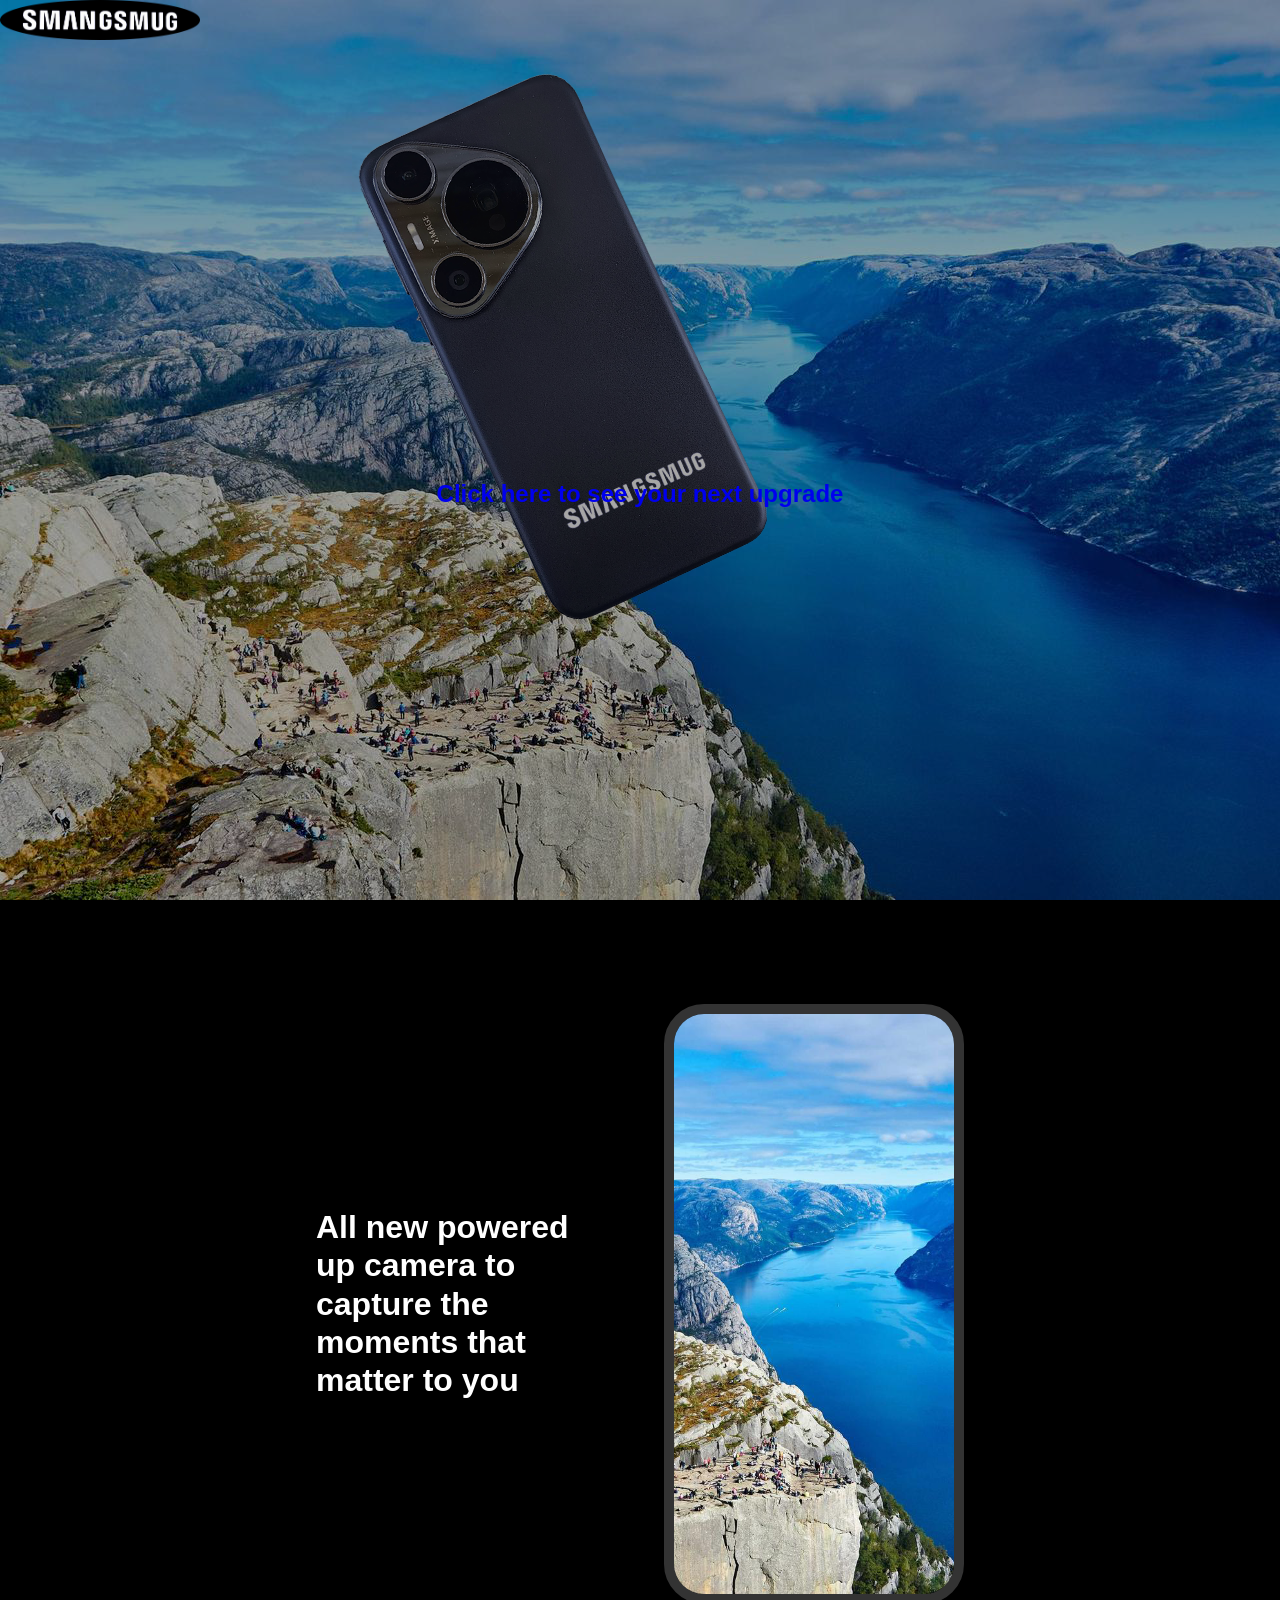
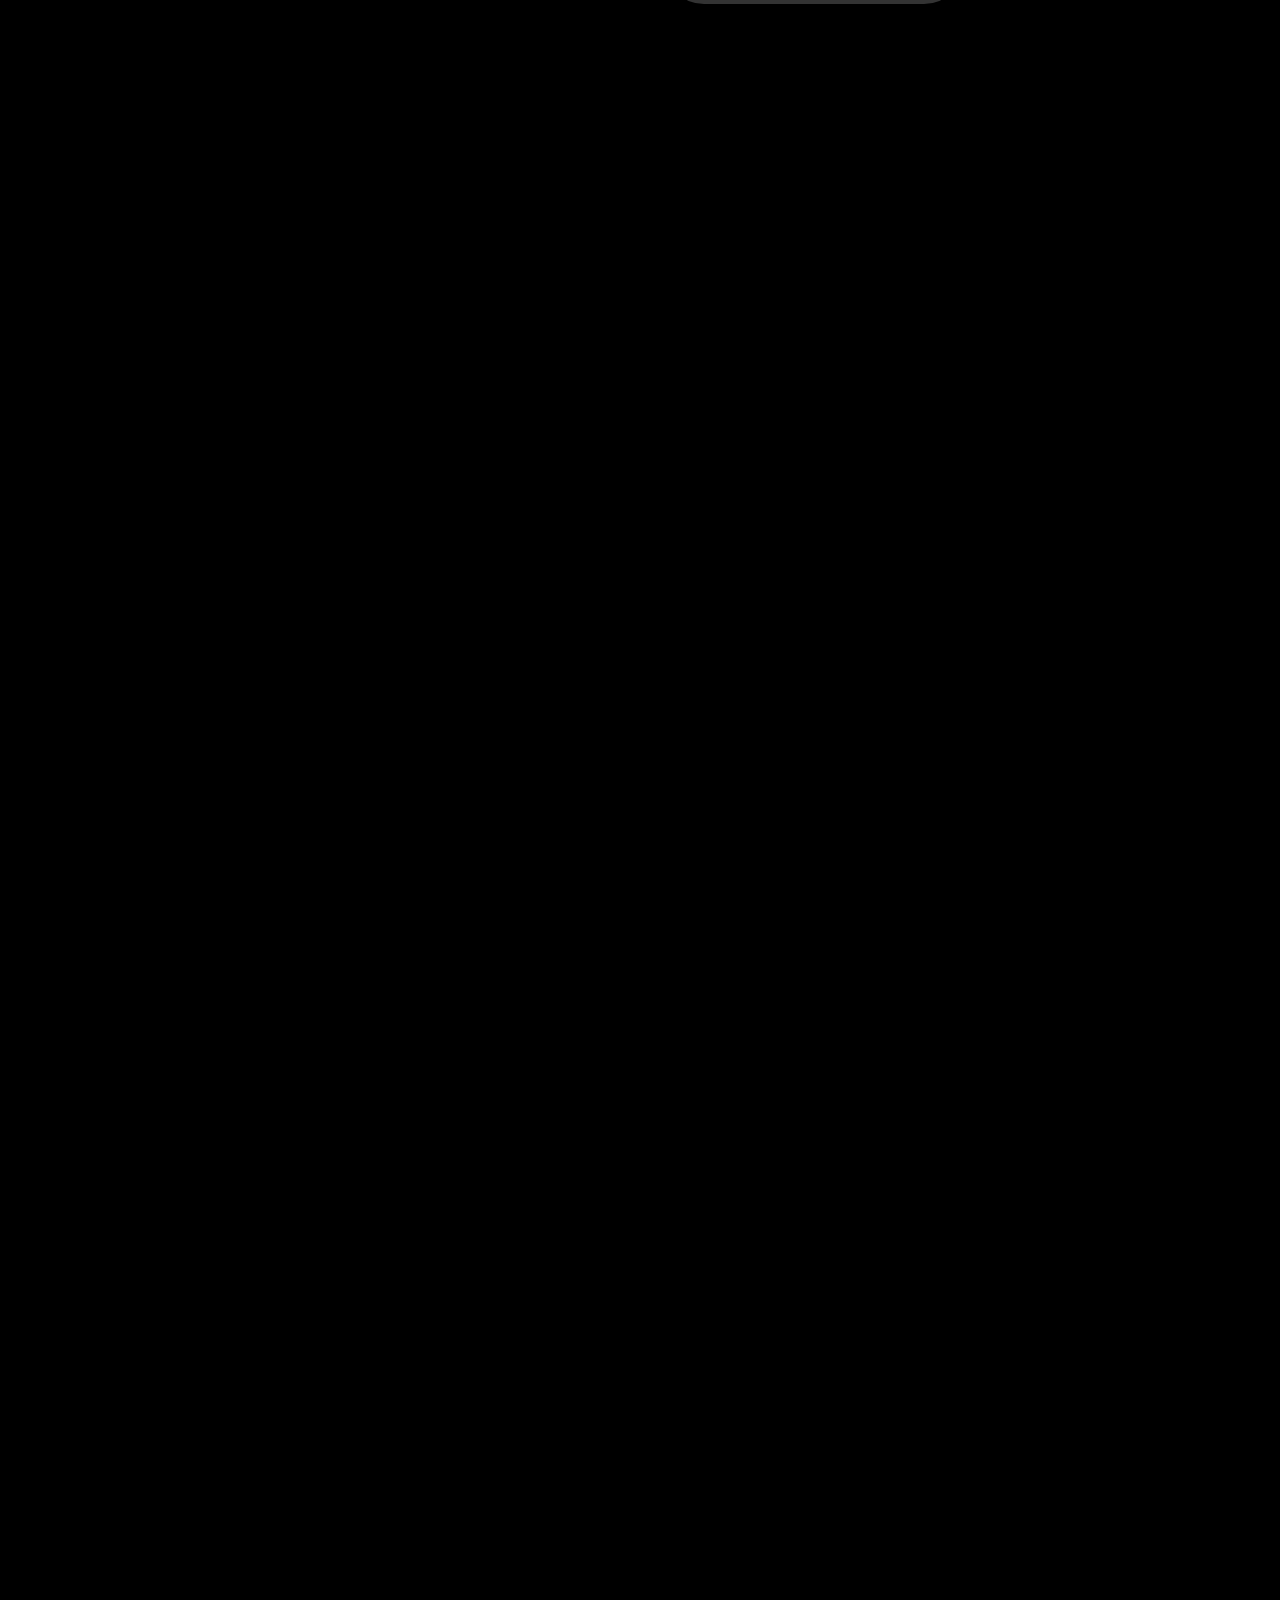
==== vibecoding/index.html @ 3b45ba60 "Add files via upload" ====
<!DOCTYPE html>
<html lang="en">
<head>
    <meta charset="UTF-8">
    <meta name="viewport" content="width=device-width, initial-scale=1.0">
    <title>Document</title>
    <link rel="stylesheet" href="style.css">
    <script src="java.js" defer>
    </script>
</head>
<body>
  <div class="logo"><img src="asset/Logo.png"></div>
  <div class="bg-layer" id="bgLayer"></div>
  <div class="overlay"></div>

  <section class="hero">
    <h1 class="changing"><a href="#view">Click here to see your next upgrade</a></h1>
  </section>
<div id="view">
  <section class="scroll-section" id="gallerySection">
    <div class="phone-wrap">
      <div class="story-text" id="storyText"></div>
      <div class="phone">
        <div class="screen">
          <img class="slide active" data-bg="asset/back1.png" data-text="
          All new powered up camera to capture the moments that matter to you"
           src="asset/phone-back.png">
          <img class="slide" data-bg=
          "asset/back2.png" data-text=
          "Improved and better fast charging."
           src="asset/back2phone.png">
          <img class="slide" data-bg=
          "asset/back3.png" data-text=
          "Using the most powerful chip we have made."
           src="asset/back3phone.jpg">
          <img class="slide" data-bg=
          "asset/back4.jpg" data-text=
          "Stay connected anywhere now with better connection."
           src="asset/back4phone.jpg">
        </div>
        </div>
      </div>
    </div>
  </section>
</body>
</html>
---- vibecoding/style.css ----
* { box-sizing: border-box; margin: 0; padding: 0; }
    body {
      font-family: Arial, sans-serif;
      color: white;
      overflow-x: hidden;
      background: #000;
    }

    .bg-layer {
      position: fixed;
      inset: 0;
      background-size: cover;
      background-position: center;
      transition: background-image 0.8s ease;
      z-index: -2;
      overflow: hidden;
    }
html {
    scroll-behavior: smooth;
}
    .overlay {
      position: fixed;
      inset: 0;
      background: rgba(0,0,0,0.35);
      z-index: -1;
    }

    .hero, .spacer {
      height: 100vh;
      display: flex;
      align-items: center;
      justify-content: center;
      text-align: center;
      padding: 2rem;
    }
    h1 a {
      text-decoration: none;
}
    .scroll-section { height: 300vh; position: relative; }
    .phone-wrap {
      position: sticky;
      top: 10vh;
      height: 80vh;
      display: flex;
      align-items: center;
      justify-content: center;
      gap: 3rem;
    }

    .story-text {
      width: 300px;
      font-size: 2rem;
      font-weight: bold;
      line-height: 1.2;
      transition: opacity 0.5s ease, transform 0.5s ease;
    }

    .phone {
      width: 300px;
      height: 600px;
      border: 10px solid #333;
      border-radius: 40px;
      background: #000;
      overflow: hidden;
      box-shadow: 0 20px 60px rgba(0,0,0,0.5);
    }

    .screen { width: 100%; height: 100%; position: relative; overflow: hidden; }
    .slide {
      position: absolute;
      width: 100%;
      height: 100%;
      object-fit: cover;
      left: -100%;
      transition: left 0.8s ease;
    }
    .slide.active { left: 0; }
    .slide.prev { left: 100%; }
    .logo img{
       width: 200px;
    }
    .changing a {
      font-size: 24px;
    font-weight: bold;
    animation: colorShift 3s infinite; /* Cycles colors every 3 seconds */
  }

  @keyframes colorShift {
    0% { color: red; }
    33% { color: green; }
    66% { color: blue; }
    100% { color: red; }
    }
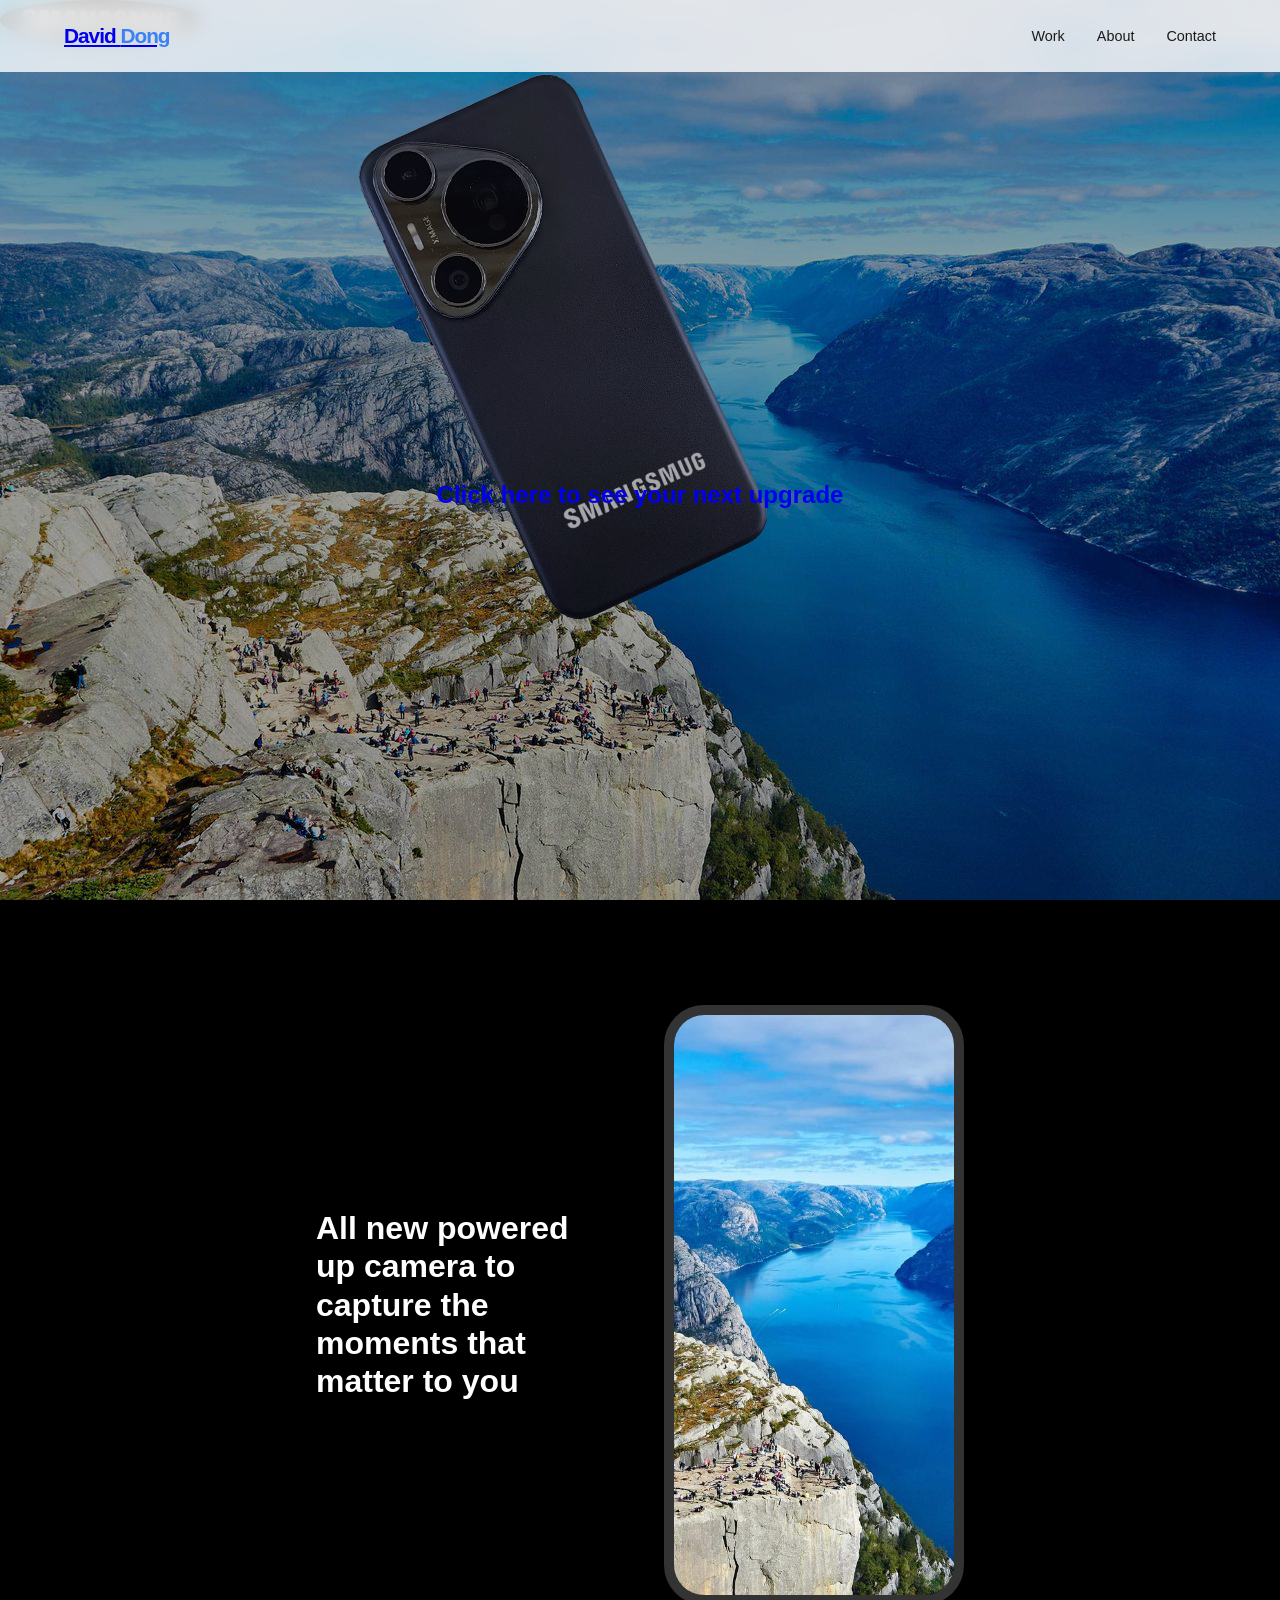
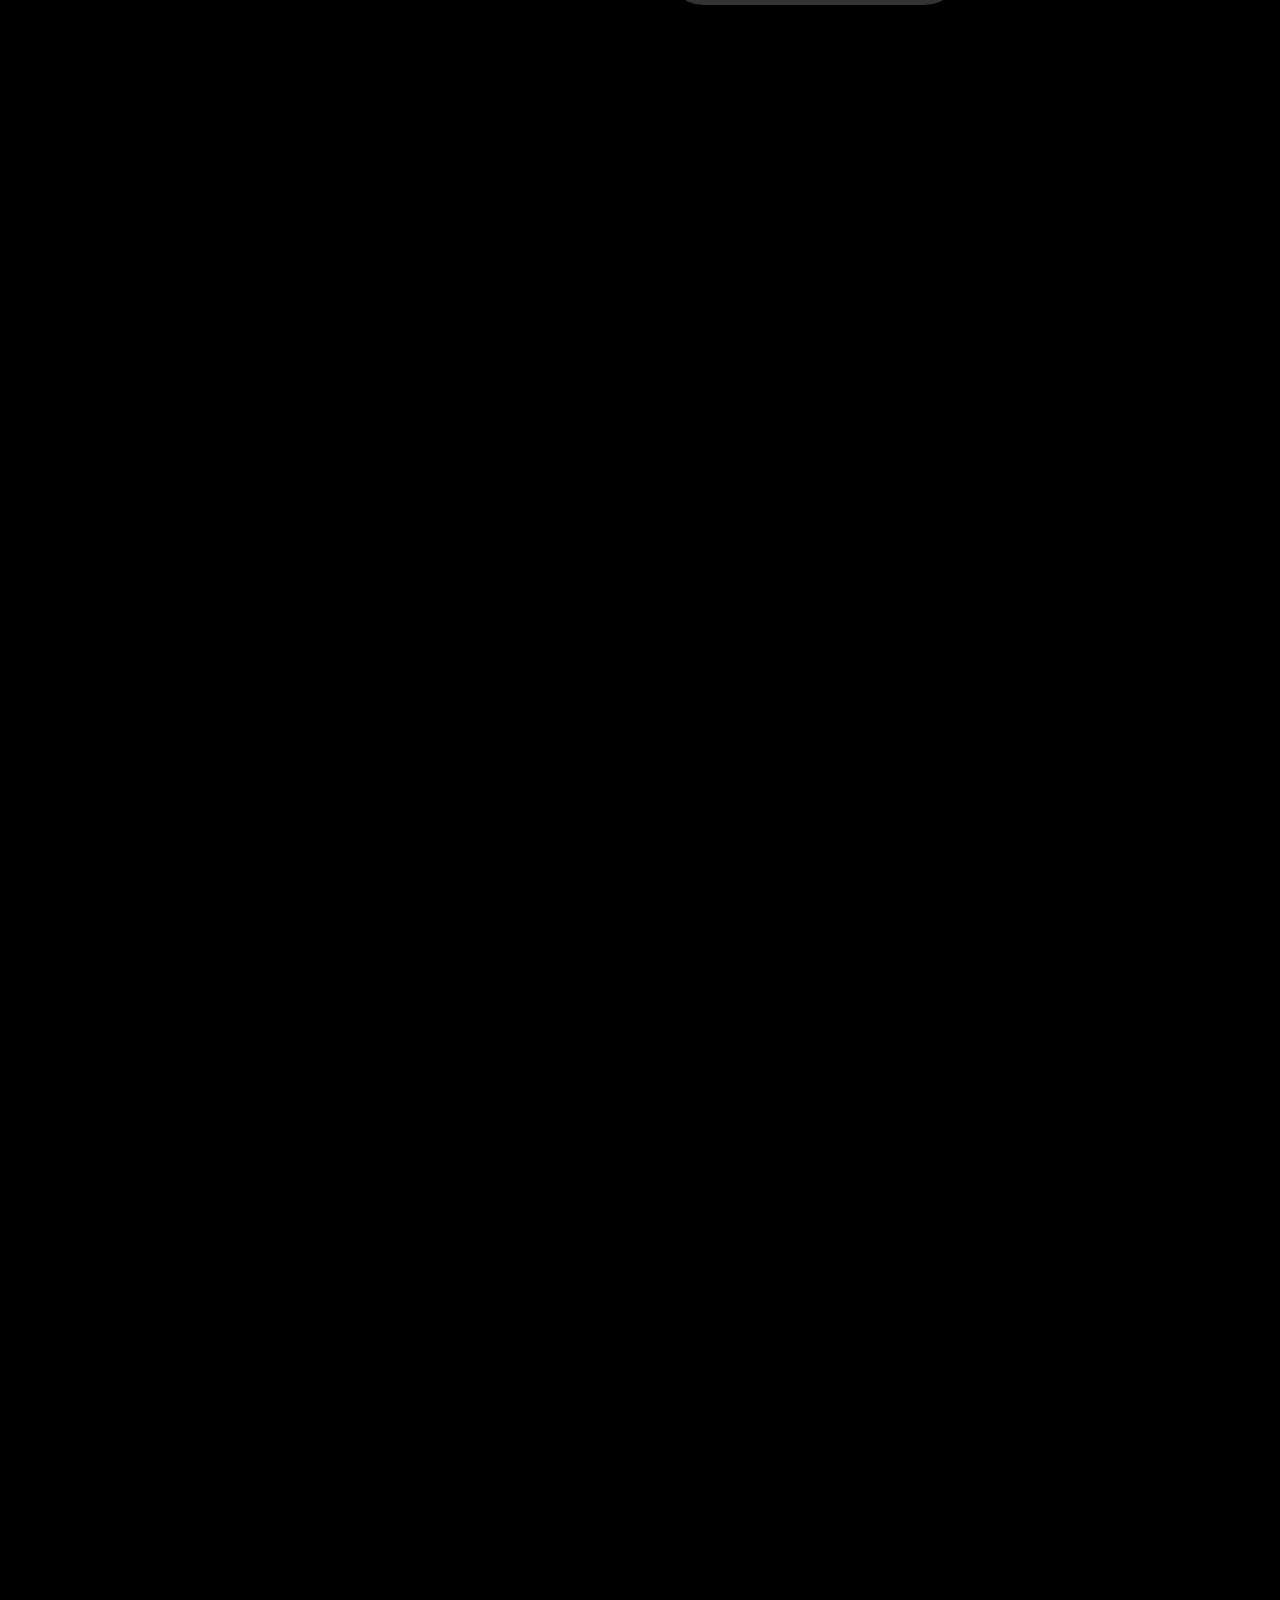
==== commit df265dce: "Update index.html" ====
--- a/vibecoding/index.html
+++ b/vibecoding/index.html
@@ -9,6 +9,14 @@
     </script>
 </head>
 <body>
+      <nav class="navbar">
+        <a href="index.html"><div class="logo">David <span>Dong</span></div></a>
+        <ul class="nav-links">
+            <li><a href="#work">Work</a></li>
+            <li><a href="#about">About</a></li>
+            <li><a href="mailto:davedong369@gmail.com" class="btn-contact">Contact</a></li>
+        </ul>
+    </nav>
   <div class="logo"><img src="asset/Logo.png"></div>
   <div class="bg-layer" id="bgLayer"></div>
   <div class="overlay"></div>
@@ -43,4 +51,4 @@
     </div>
   </section>
 </body>
-</html>+</html>
--- a/vibecoding/style.css
+++ b/vibecoding/style.css
@@ -90,4 +90,25 @@
     33% { color: green; }
     66% { color: blue; }
     100% { color: red; }
-    }+    }
+    .navbar {
+    display: flex;
+    justify-content: space-between;
+    padding: 1.5rem 5%;
+    position: fixed;
+    width: 100%;
+    z-index: 1000;
+    background: rgba(255, 255, 255, 0.8);
+    backdrop-filter: blur(10px);
+}
+.logo { font-weight: 800; font-size: 1.3rem; letter-spacing: -1px; }
+.logo span { color: var(--accent); }
+.nav-links { list-style: none; display: flex; align-items: center; }
+.nav-links li { margin-left: 2rem; }
+.nav-links a { text-decoration: none; color: var(--primary); font-weight: 500; font-size: 0.9rem; }
+:root {
+    --primary: #1a1a1a;
+    --accent: #3b82f6;
+    --bg-light: #f8fafc;
+    --white: #ffffff;
+}
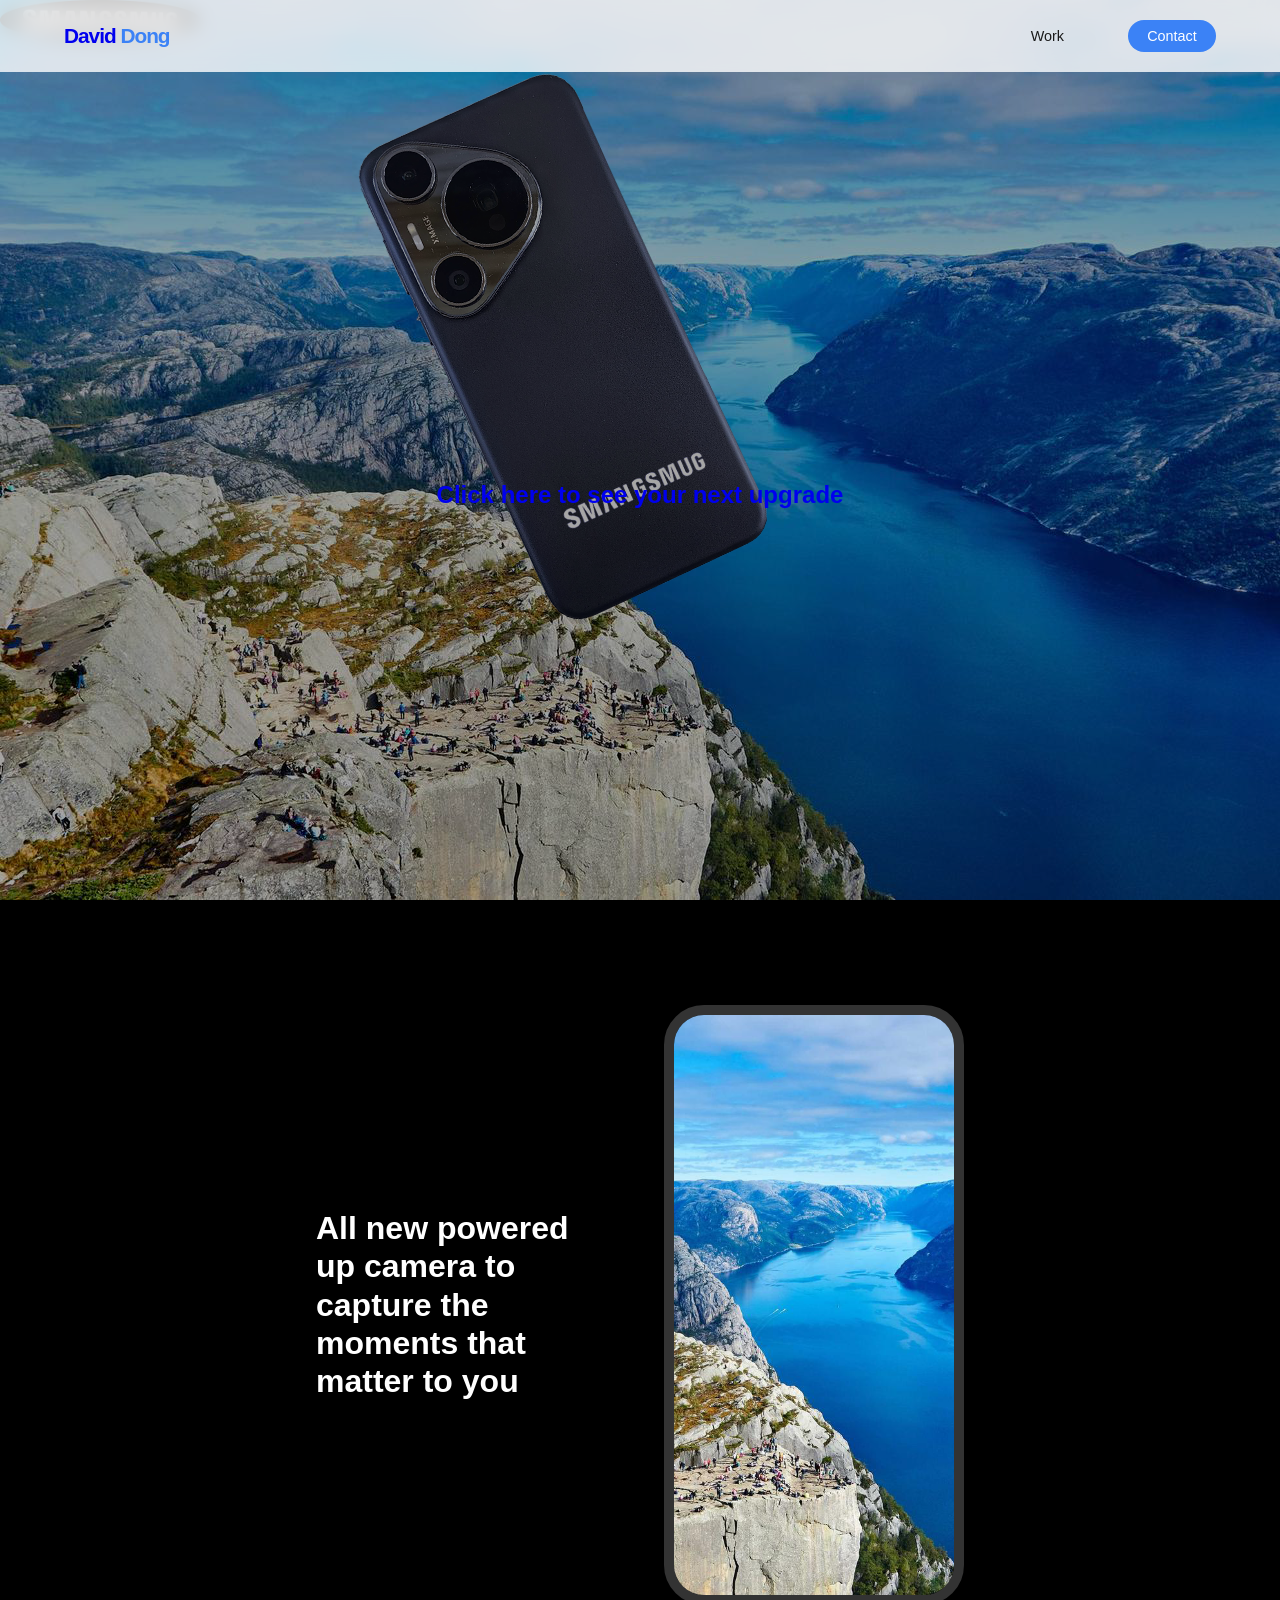
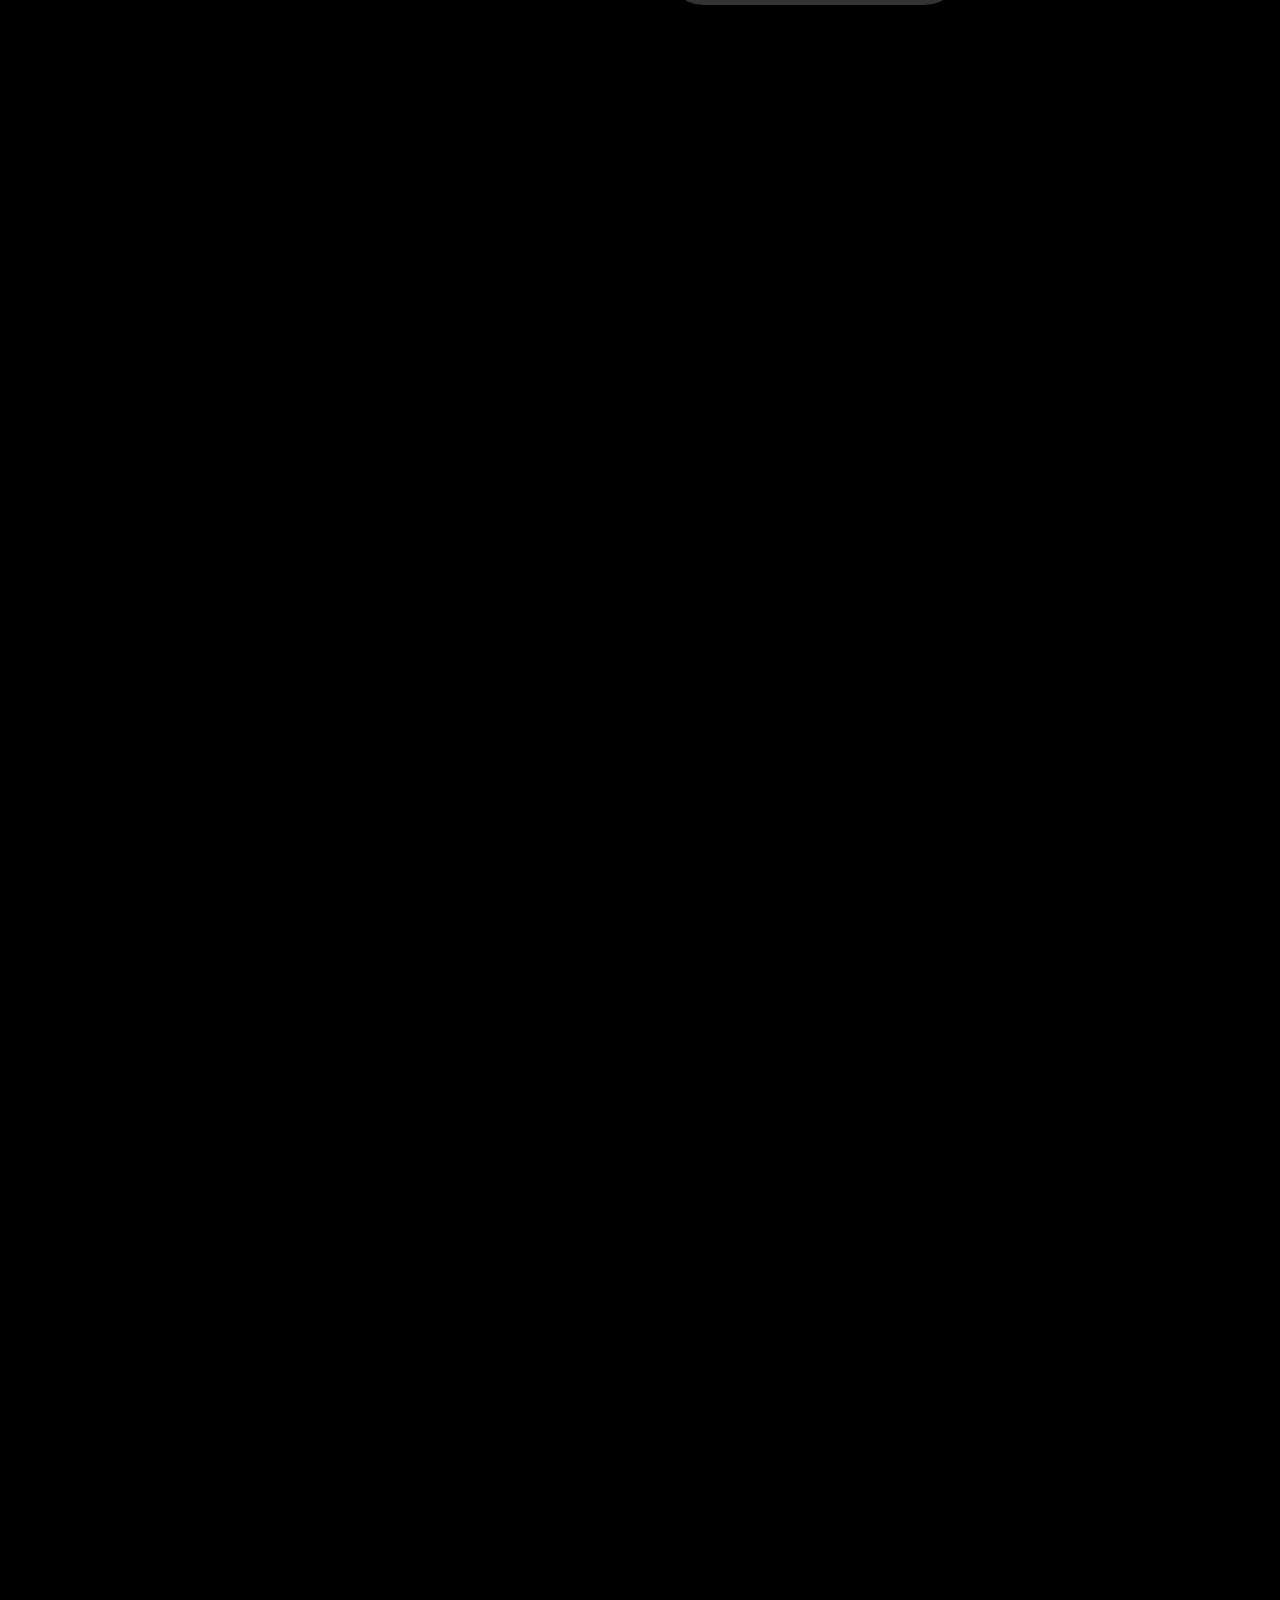
==== commit 8284c9fc: "Rename Vibe.html to index.html" ====
--- a/vibecoding/index.html
+++ b/vibecoding/index.html
@@ -13,7 +13,6 @@
         <a href="index.html"><div class="logo">David <span>Dong</span></div></a>
         <ul class="nav-links">
             <li><a href="#work">Work</a></li>
-            <li><a href="#about">About</a></li>
             <li><a href="mailto:davedong369@gmail.com" class="btn-contact">Contact</a></li>
         </ul>
     </nav>
--- a/vibecoding/style.css
+++ b/vibecoding/style.css
@@ -112,3 +112,17 @@
     --bg-light: #f8fafc;
     --white: #ffffff;
 }
+.nav-links a {
+    text-decoration: none;
+    color: var(--primary);
+    transition: color 0.3s ease;
+}
+a {
+    text-decoration: none;
+}
+.navbar { display: flex; justify-content: space-between; align-items: center; padding: 1.5rem 5%; position: fixed; width: 100%; z-index: 1000; background: rgba(255,255,255,0.8); backdrop-filter: blur(10px); }
+.logo { font-weight: 800; font-size: 1.3rem; letter-spacing: -1px; }
+.logo span { color: var(--accent); }
+.nav-links { list-style: none; display: flex; align-items: center; gap: 2rem; }
+.btn-contact { background: var(--accent); color: #fff !important; padding: 0.5rem 1.2rem; border-radius: 50px; font-weight: 600; transition: all 0.3s ease; }
+.btn-contact:hover { background: var(--primary); transform: translateY(-2px); box-shadow: 0 5px 15px rgba(0,0,0,0.1); }
